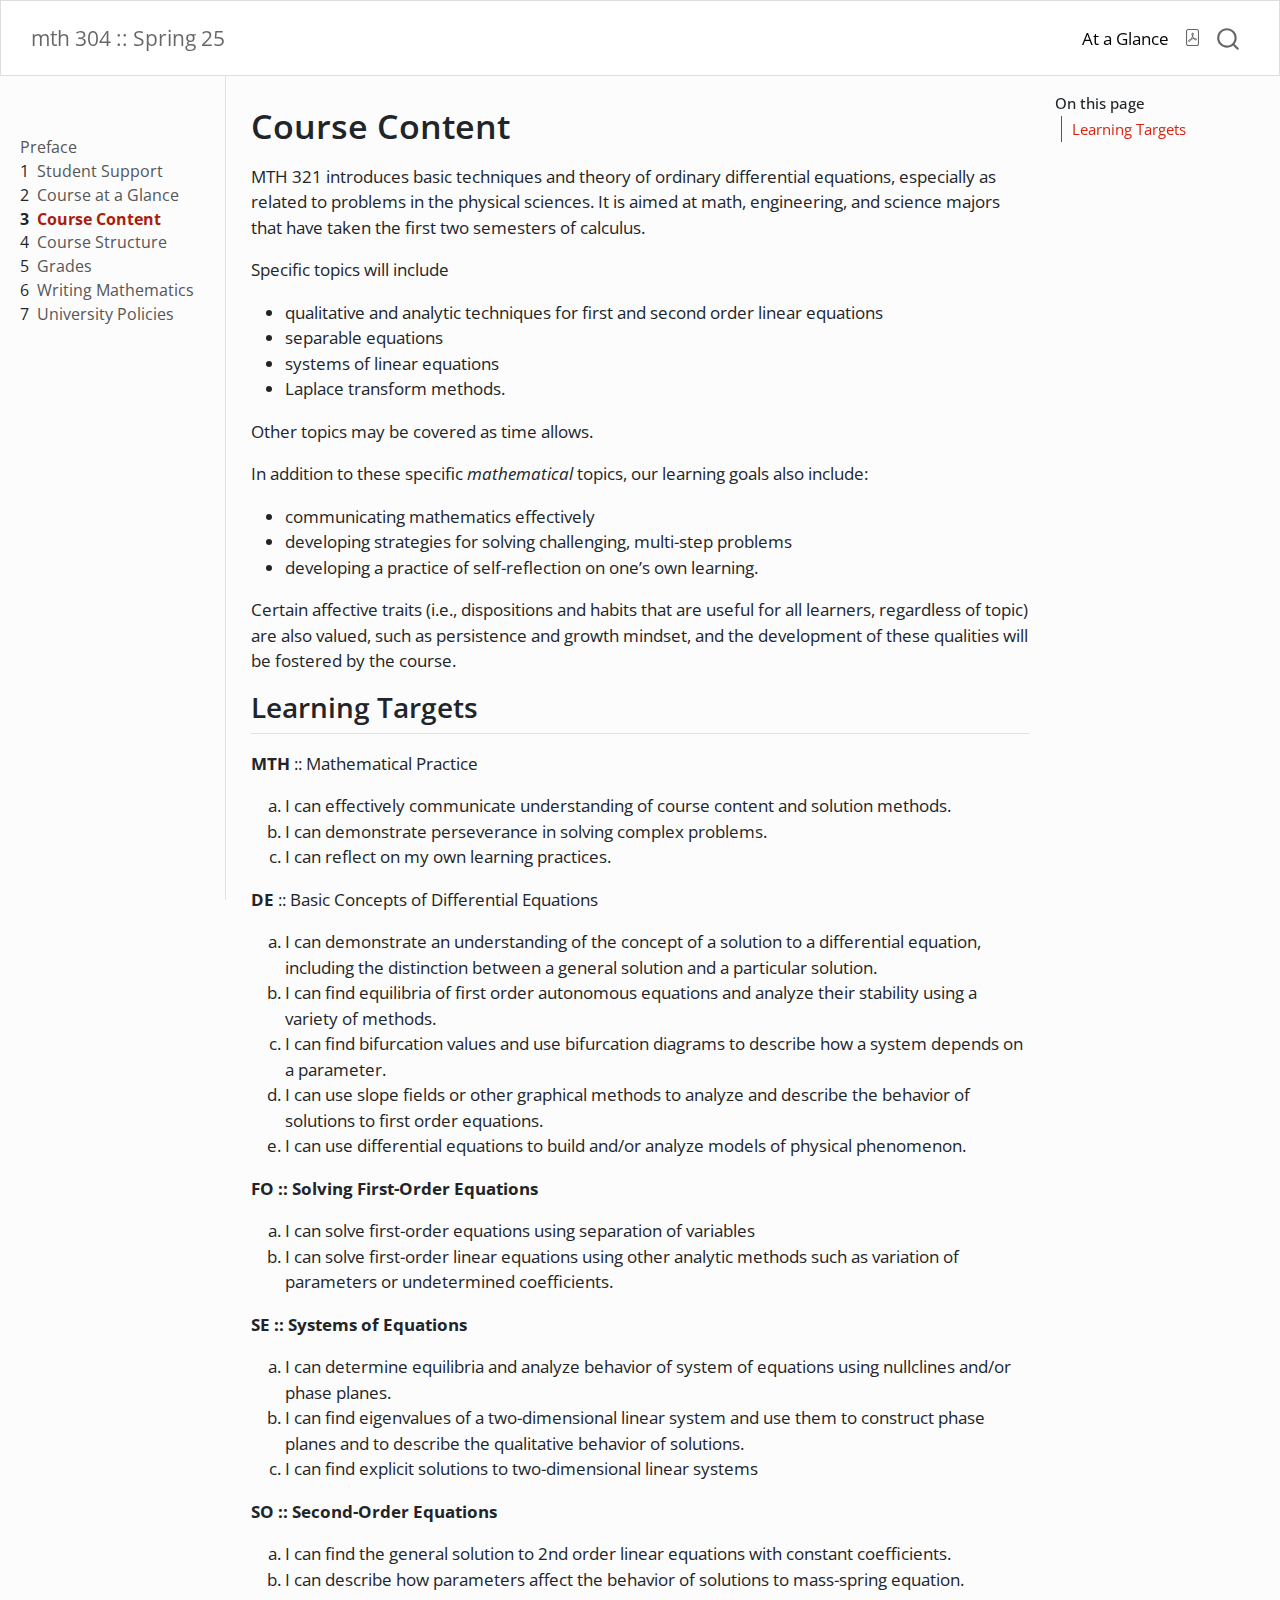
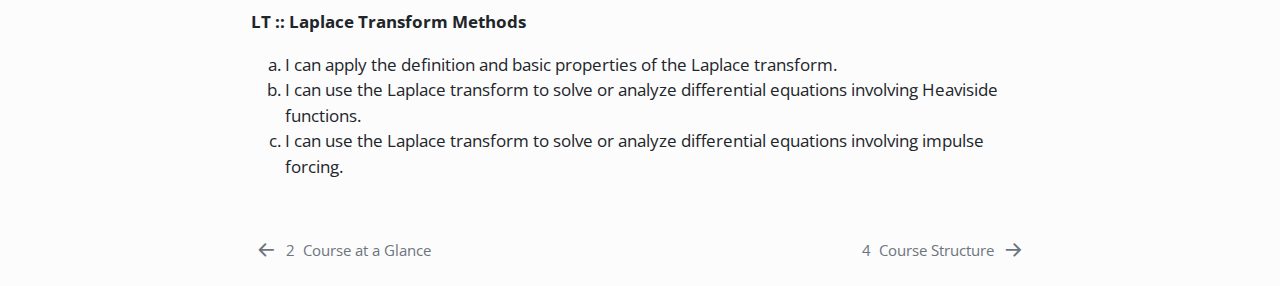
==== docs/about.html @ 9577b76c "initial commit" ====
<!DOCTYPE html>
<html xmlns="http://www.w3.org/1999/xhtml" lang="en" xml:lang="en"><head>

<meta charset="utf-8">
<meta name="generator" content="quarto-1.6.40">

<meta name="viewport" content="width=device-width, initial-scale=1.0, user-scalable=yes">


<title>Course Content – MTH304</title>
<style>
code{white-space: pre-wrap;}
span.smallcaps{font-variant: small-caps;}
div.columns{display: flex; gap: min(4vw, 1.5em);}
div.column{flex: auto; overflow-x: auto;}
div.hanging-indent{margin-left: 1.5em; text-indent: -1.5em;}
ul.task-list{list-style: none;}
ul.task-list li input[type="checkbox"] {
  width: 0.8em;
  margin: 0 0.8em 0.2em -1em; /* quarto-specific, see https://github.com/quarto-dev/quarto-cli/issues/4556 */ 
  vertical-align: middle;
}
</style>


<script src="site_libs/quarto-nav/quarto-nav.js"></script>
<script src="site_libs/clipboard/clipboard.min.js"></script>
<script src="site_libs/quarto-search/autocomplete.umd.js"></script>
<script src="site_libs/quarto-search/fuse.min.js"></script>
<script src="site_libs/quarto-search/quarto-search.js"></script>
<meta name="quarto:offset" content="./">
<link href="./structure.html" rel="next">
<link href="./glance.html" rel="prev">
<script src="site_libs/quarto-html/quarto.js"></script>
<script src="site_libs/quarto-html/popper.min.js"></script>
<script src="site_libs/quarto-html/tippy.umd.min.js"></script>
<script src="site_libs/quarto-html/anchor.min.js"></script>
<link href="site_libs/quarto-html/tippy.css" rel="stylesheet">
<link href="site_libs/quarto-html/quarto-syntax-highlighting-549806ee2085284f45b00abea8c6df48.css" rel="stylesheet" id="quarto-text-highlighting-styles">
<script src="site_libs/bootstrap/bootstrap.min.js"></script>
<link href="site_libs/bootstrap/bootstrap-icons.css" rel="stylesheet">
<link href="site_libs/bootstrap/bootstrap-aace212419fbaa9151c71d7478415287.min.css" rel="stylesheet" append-hash="true" id="quarto-bootstrap" data-mode="light">
<script id="quarto-search-options" type="application/json">{
  "location": "navbar",
  "copy-button": false,
  "collapse-after": 3,
  "panel-placement": "end",
  "type": "overlay",
  "limit": 50,
  "keyboard-shortcut": [
    "f",
    "/",
    "s"
  ],
  "show-item-context": false,
  "language": {
    "search-no-results-text": "No results",
    "search-matching-documents-text": "matching documents",
    "search-copy-link-title": "Copy link to search",
    "search-hide-matches-text": "Hide additional matches",
    "search-more-match-text": "more match in this document",
    "search-more-matches-text": "more matches in this document",
    "search-clear-button-title": "Clear",
    "search-text-placeholder": "",
    "search-detached-cancel-button-title": "Cancel",
    "search-submit-button-title": "Submit",
    "search-label": "Search"
  }
}</script>


</head>

<body class="nav-sidebar docked nav-fixed">

<div id="quarto-search-results"></div>
  <header id="quarto-header" class="headroom fixed-top">
    <nav class="navbar navbar-expand-lg " data-bs-theme="dark">
      <div class="navbar-container container-fluid">
      <div class="navbar-brand-container mx-auto">
    <a class="navbar-brand" href="./index.html">
    <span class="navbar-title">mth 304 :: Spring 25</span>
    </a>
  </div>
            <div id="quarto-search" class="" title="Search"></div>
          <button class="navbar-toggler" type="button" data-bs-toggle="collapse" data-bs-target="#navbarCollapse" aria-controls="navbarCollapse" role="menu" aria-expanded="false" aria-label="Toggle navigation" onclick="if (window.quartoToggleHeadroom) { window.quartoToggleHeadroom(); }">
  <span class="navbar-toggler-icon"></span>
</button>
          <div class="collapse navbar-collapse" id="navbarCollapse">
            <ul class="navbar-nav navbar-nav-scroll ms-auto">
  <li class="nav-item">
    <a class="nav-link active" href="./glance.html" aria-current="page"> 
<span class="menu-text">At a Glance</span></a>
  </li>  
</ul>
          </div> <!-- /navcollapse -->
            <div class="quarto-navbar-tools">
    <a href="./MTH304.pdf" title="Download PDF" class="quarto-navigation-tool px-1" aria-label="Download PDF"><i class="bi bi-file-pdf"></i></a>
</div>
      </div> <!-- /container-fluid -->
    </nav>
  <nav class="quarto-secondary-nav">
    <div class="container-fluid d-flex">
      <button type="button" class="quarto-btn-toggle btn" data-bs-toggle="collapse" role="button" data-bs-target=".quarto-sidebar-collapse-item" aria-controls="quarto-sidebar" aria-expanded="false" aria-label="Toggle sidebar navigation" onclick="if (window.quartoToggleHeadroom) { window.quartoToggleHeadroom(); }">
        <i class="bi bi-layout-text-sidebar-reverse"></i>
      </button>
        <nav class="quarto-page-breadcrumbs" aria-label="breadcrumb"><ol class="breadcrumb"><li class="breadcrumb-item"><a href="./about.html"><span class="chapter-number">3</span>&nbsp; <span class="chapter-title">Course Content</span></a></li></ol></nav>
        <a class="flex-grow-1" role="navigation" data-bs-toggle="collapse" data-bs-target=".quarto-sidebar-collapse-item" aria-controls="quarto-sidebar" aria-expanded="false" aria-label="Toggle sidebar navigation" onclick="if (window.quartoToggleHeadroom) { window.quartoToggleHeadroom(); }">      
        </a>
      <button type="button" class="btn quarto-search-button" aria-label="Search" onclick="window.quartoOpenSearch();">
        <i class="bi bi-search"></i>
      </button>
    </div>
  </nav>
</header>
<!-- content -->
<div id="quarto-content" class="quarto-container page-columns page-rows-contents page-layout-article page-navbar">
<!-- sidebar -->
  <nav id="quarto-sidebar" class="sidebar collapse collapse-horizontal quarto-sidebar-collapse-item sidebar-navigation docked overflow-auto">
        <div class="mt-2 flex-shrink-0 align-items-center">
        <div class="sidebar-search">
        <div id="quarto-search" class="" title="Search"></div>
        </div>
        </div>
    <div class="sidebar-menu-container"> 
    <ul class="list-unstyled mt-1">
        <li class="sidebar-item">
  <div class="sidebar-item-container"> 
  <a href="./index.html" class="sidebar-item-text sidebar-link">
 <span class="menu-text">Preface</span></a>
  </div>
</li>
        <li class="sidebar-item">
  <div class="sidebar-item-container"> 
  <a href="./support.html" class="sidebar-item-text sidebar-link">
 <span class="menu-text"><span class="chapter-number">1</span>&nbsp; <span class="chapter-title">Student Support</span></span></a>
  </div>
</li>
        <li class="sidebar-item">
  <div class="sidebar-item-container"> 
  <a href="./glance.html" class="sidebar-item-text sidebar-link">
 <span class="menu-text"><span class="chapter-number">2</span>&nbsp; <span class="chapter-title">Course at a Glance</span></span></a>
  </div>
</li>
        <li class="sidebar-item">
  <div class="sidebar-item-container"> 
  <a href="./about.html" class="sidebar-item-text sidebar-link active">
 <span class="menu-text"><span class="chapter-number">3</span>&nbsp; <span class="chapter-title">Course Content</span></span></a>
  </div>
</li>
        <li class="sidebar-item">
  <div class="sidebar-item-container"> 
  <a href="./structure.html" class="sidebar-item-text sidebar-link">
 <span class="menu-text"><span class="chapter-number">4</span>&nbsp; <span class="chapter-title">Course Structure</span></span></a>
  </div>
</li>
        <li class="sidebar-item">
  <div class="sidebar-item-container"> 
  <a href="./grades.html" class="sidebar-item-text sidebar-link">
 <span class="menu-text"><span class="chapter-number">5</span>&nbsp; <span class="chapter-title">Grades</span></span></a>
  </div>
</li>
        <li class="sidebar-item">
  <div class="sidebar-item-container"> 
  <a href="./writing.html" class="sidebar-item-text sidebar-link">
 <span class="menu-text"><span class="chapter-number">6</span>&nbsp; <span class="chapter-title">Writing Mathematics</span></span></a>
  </div>
</li>
        <li class="sidebar-item">
  <div class="sidebar-item-container"> 
  <a href="./UPElements.html" class="sidebar-item-text sidebar-link">
 <span class="menu-text"><span class="chapter-number">7</span>&nbsp; <span class="chapter-title">University Policies</span></span></a>
  </div>
</li>
    </ul>
    </div>
</nav>
<div id="quarto-sidebar-glass" class="quarto-sidebar-collapse-item" data-bs-toggle="collapse" data-bs-target=".quarto-sidebar-collapse-item"></div>
<!-- margin-sidebar -->
    <div id="quarto-margin-sidebar" class="sidebar margin-sidebar">
        <nav id="TOC" role="doc-toc" class="toc-active">
    <h2 id="toc-title">On this page</h2>
   
  <ul>
  <li><a href="#sec-targets" id="toc-sec-targets" class="nav-link active" data-scroll-target="#sec-targets">Learning Targets</a></li>
  </ul>
</nav>
    </div>
<!-- main -->
<main class="content" id="quarto-document-content">

<header id="title-block-header" class="quarto-title-block default">
<div class="quarto-title">
<h1 class="title"><span class="chapter-title">Course Content</span></h1>
</div>



<div class="quarto-title-meta">

    
  
    
  </div>
  


</header>


<p>MTH 321 introduces basic techniques and theory of ordinary differential equations, especially as related to problems in the physical sciences. It is aimed at math, engineering, and science majors that have taken the first two semesters of calculus.</p>
<p>Specific topics will include</p>
<ul>
<li>qualitative and analytic techniques for first and second order linear equations</li>
<li>separable equations</li>
<li>systems of linear equations</li>
<li>Laplace transform methods.</li>
</ul>
<p>Other topics may be covered as time allows.</p>
<p>In addition to these specific <em>mathematical</em> topics, our learning goals also include:</p>
<ul>
<li>communicating mathematics effectively</li>
<li>developing strategies for solving challenging, multi-step problems</li>
<li>developing a practice of self-reflection on one’s own learning.</li>
</ul>
<p>Certain affective traits (i.e., dispositions and habits that are useful for all learners, regardless of topic) are also valued, such as persistence and growth mindset, and the development of these qualities will be fostered by the course.</p>
<section id="sec-targets" class="level2">
<h2 class="anchored" data-anchor-id="sec-targets">Learning Targets</h2>
<p><strong>MTH</strong> :: Mathematical Practice</p>
<ol type="a">
<li>I can effectively communicate understanding of course content and solution methods.</li>
<li>I can demonstrate perseverance in solving complex problems.</li>
<li>I can reflect on my own learning practices.</li>
</ol>
<p><strong>DE</strong> :: Basic Concepts of Differential Equations</p>
<ol type="a">
<li>I can demonstrate an understanding of the concept of a solution to a differential equation, including the distinction between a general solution and a particular solution.</li>
<li>I can find equilibria of first order autonomous equations and analyze their stability using a variety of methods.</li>
<li>I can find bifurcation values and use bifurcation diagrams to describe how a system depends on a parameter.</li>
<li>I can use slope fields or other graphical methods to analyze and describe the behavior of solutions to first order equations.</li>
<li>I can use differential equations to build and/or analyze models of physical phenomenon.</li>
</ol>
<p><strong>FO :: Solving First-Order Equations </strong></p>
<ol type="a">
<li>I can solve first-order equations using separation of variables</li>
<li>I can solve first-order linear equations using other analytic methods such as variation of parameters or undetermined coefficients.</li>
</ol>
<p><strong>SE :: Systems of Equations</strong></p>
<ol type="a">
<li>I can determine equilibria and analyze behavior of system of equations using nullclines and/or phase planes.</li>
<li>I can find eigenvalues of a two-dimensional linear system and use them to construct phase planes and to describe the qualitative behavior of solutions.</li>
<li>I can find explicit solutions to two-dimensional linear systems</li>
</ol>
<p><strong>SO :: Second-Order Equations </strong></p>
<ol type="a">
<li>I can find the general solution to 2nd order linear equations with constant coefficients.</li>
<li>I can describe how parameters affect the behavior of solutions to mass-spring equation.</li>
</ol>
<p><strong>LT :: Laplace Transform Methods </strong></p>
<ol type="a">
<li>I can apply the definition and basic properties of the Laplace transform.</li>
<li>I can use the Laplace transform to solve or analyze differential equations involving Heaviside functions.</li>
<li>I can use the Laplace transform to solve or analyze differential equations involving impulse forcing.</li>
</ol>


</section>

</main> <!-- /main -->
<script id="quarto-html-after-body" type="application/javascript">
window.document.addEventListener("DOMContentLoaded", function (event) {
  const toggleBodyColorMode = (bsSheetEl) => {
    const mode = bsSheetEl.getAttribute("data-mode");
    const bodyEl = window.document.querySelector("body");
    if (mode === "dark") {
      bodyEl.classList.add("quarto-dark");
      bodyEl.classList.remove("quarto-light");
    } else {
      bodyEl.classList.add("quarto-light");
      bodyEl.classList.remove("quarto-dark");
    }
  }
  const toggleBodyColorPrimary = () => {
    const bsSheetEl = window.document.querySelector("link#quarto-bootstrap");
    if (bsSheetEl) {
      toggleBodyColorMode(bsSheetEl);
    }
  }
  toggleBodyColorPrimary();  
  const icon = "";
  const anchorJS = new window.AnchorJS();
  anchorJS.options = {
    placement: 'right',
    icon: icon
  };
  anchorJS.add('.anchored');
  const isCodeAnnotation = (el) => {
    for (const clz of el.classList) {
      if (clz.startsWith('code-annotation-')) {                     
        return true;
      }
    }
    return false;
  }
  const onCopySuccess = function(e) {
    // button target
    const button = e.trigger;
    // don't keep focus
    button.blur();
    // flash "checked"
    button.classList.add('code-copy-button-checked');
    var currentTitle = button.getAttribute("title");
    button.setAttribute("title", "Copied!");
    let tooltip;
    if (window.bootstrap) {
      button.setAttribute("data-bs-toggle", "tooltip");
      button.setAttribute("data-bs-placement", "left");
      button.setAttribute("data-bs-title", "Copied!");
      tooltip = new bootstrap.Tooltip(button, 
        { trigger: "manual", 
          customClass: "code-copy-button-tooltip",
          offset: [0, -8]});
      tooltip.show();    
    }
    setTimeout(function() {
      if (tooltip) {
        tooltip.hide();
        button.removeAttribute("data-bs-title");
        button.removeAttribute("data-bs-toggle");
        button.removeAttribute("data-bs-placement");
      }
      button.setAttribute("title", currentTitle);
      button.classList.remove('code-copy-button-checked');
    }, 1000);
    // clear code selection
    e.clearSelection();
  }
  const getTextToCopy = function(trigger) {
      const codeEl = trigger.previousElementSibling.cloneNode(true);
      for (const childEl of codeEl.children) {
        if (isCodeAnnotation(childEl)) {
          childEl.remove();
        }
      }
      return codeEl.innerText;
  }
  const clipboard = new window.ClipboardJS('.code-copy-button:not([data-in-quarto-modal])', {
    text: getTextToCopy
  });
  clipboard.on('success', onCopySuccess);
  if (window.document.getElementById('quarto-embedded-source-code-modal')) {
    const clipboardModal = new window.ClipboardJS('.code-copy-button[data-in-quarto-modal]', {
      text: getTextToCopy,
      container: window.document.getElementById('quarto-embedded-source-code-modal')
    });
    clipboardModal.on('success', onCopySuccess);
  }
    var localhostRegex = new RegExp(/^(?:http|https):\/\/localhost\:?[0-9]*\//);
    var mailtoRegex = new RegExp(/^mailto:/);
      var filterRegex = new RegExp('/' + window.location.host + '/');
    var isInternal = (href) => {
        return filterRegex.test(href) || localhostRegex.test(href) || mailtoRegex.test(href);
    }
    // Inspect non-navigation links and adorn them if external
 	var links = window.document.querySelectorAll('a[href]:not(.nav-link):not(.navbar-brand):not(.toc-action):not(.sidebar-link):not(.sidebar-item-toggle):not(.pagination-link):not(.no-external):not([aria-hidden]):not(.dropdown-item):not(.quarto-navigation-tool):not(.about-link)');
    for (var i=0; i<links.length; i++) {
      const link = links[i];
      if (!isInternal(link.href)) {
        // undo the damage that might have been done by quarto-nav.js in the case of
        // links that we want to consider external
        if (link.dataset.originalHref !== undefined) {
          link.href = link.dataset.originalHref;
        }
          // target, if specified
          link.setAttribute("target", "_blank");
          if (link.getAttribute("rel") === null) {
            link.setAttribute("rel", "noopener");
          }
          // default icon
          link.classList.add("external");
      }
    }
  function tippyHover(el, contentFn, onTriggerFn, onUntriggerFn) {
    const config = {
      allowHTML: true,
      maxWidth: 500,
      delay: 100,
      arrow: false,
      appendTo: function(el) {
          return el.parentElement;
      },
      interactive: true,
      interactiveBorder: 10,
      theme: 'quarto',
      placement: 'bottom-start',
    };
    if (contentFn) {
      config.content = contentFn;
    }
    if (onTriggerFn) {
      config.onTrigger = onTriggerFn;
    }
    if (onUntriggerFn) {
      config.onUntrigger = onUntriggerFn;
    }
    window.tippy(el, config); 
  }
  const noterefs = window.document.querySelectorAll('a[role="doc-noteref"]');
  for (var i=0; i<noterefs.length; i++) {
    const ref = noterefs[i];
    tippyHover(ref, function() {
      // use id or data attribute instead here
      let href = ref.getAttribute('data-footnote-href') || ref.getAttribute('href');
      try { href = new URL(href).hash; } catch {}
      const id = href.replace(/^#\/?/, "");
      const note = window.document.getElementById(id);
      if (note) {
        return note.innerHTML;
      } else {
        return "";
      }
    });
  }
  const xrefs = window.document.querySelectorAll('a.quarto-xref');
  const processXRef = (id, note) => {
    // Strip column container classes
    const stripColumnClz = (el) => {
      el.classList.remove("page-full", "page-columns");
      if (el.children) {
        for (const child of el.children) {
          stripColumnClz(child);
        }
      }
    }
    stripColumnClz(note)
    if (id === null || id.startsWith('sec-')) {
      // Special case sections, only their first couple elements
      const container = document.createElement("div");
      if (note.children && note.children.length > 2) {
        container.appendChild(note.children[0].cloneNode(true));
        for (let i = 1; i < note.children.length; i++) {
          const child = note.children[i];
          if (child.tagName === "P" && child.innerText === "") {
            continue;
          } else {
            container.appendChild(child.cloneNode(true));
            break;
          }
        }
        if (window.Quarto?.typesetMath) {
          window.Quarto.typesetMath(container);
        }
        return container.innerHTML
      } else {
        if (window.Quarto?.typesetMath) {
          window.Quarto.typesetMath(note);
        }
        return note.innerHTML;
      }
    } else {
      // Remove any anchor links if they are present
      const anchorLink = note.querySelector('a.anchorjs-link');
      if (anchorLink) {
        anchorLink.remove();
      }
      if (window.Quarto?.typesetMath) {
        window.Quarto.typesetMath(note);
      }
      if (note.classList.contains("callout")) {
        return note.outerHTML;
      } else {
        return note.innerHTML;
      }
    }
  }
  for (var i=0; i<xrefs.length; i++) {
    const xref = xrefs[i];
    tippyHover(xref, undefined, function(instance) {
      instance.disable();
      let url = xref.getAttribute('href');
      let hash = undefined; 
      if (url.startsWith('#')) {
        hash = url;
      } else {
        try { hash = new URL(url).hash; } catch {}
      }
      if (hash) {
        const id = hash.replace(/^#\/?/, "");
        const note = window.document.getElementById(id);
        if (note !== null) {
          try {
            const html = processXRef(id, note.cloneNode(true));
            instance.setContent(html);
          } finally {
            instance.enable();
            instance.show();
          }
        } else {
          // See if we can fetch this
          fetch(url.split('#')[0])
          .then(res => res.text())
          .then(html => {
            const parser = new DOMParser();
            const htmlDoc = parser.parseFromString(html, "text/html");
            const note = htmlDoc.getElementById(id);
            if (note !== null) {
              const html = processXRef(id, note);
              instance.setContent(html);
            } 
          }).finally(() => {
            instance.enable();
            instance.show();
          });
        }
      } else {
        // See if we can fetch a full url (with no hash to target)
        // This is a special case and we should probably do some content thinning / targeting
        fetch(url)
        .then(res => res.text())
        .then(html => {
          const parser = new DOMParser();
          const htmlDoc = parser.parseFromString(html, "text/html");
          const note = htmlDoc.querySelector('main.content');
          if (note !== null) {
            // This should only happen for chapter cross references
            // (since there is no id in the URL)
            // remove the first header
            if (note.children.length > 0 && note.children[0].tagName === "HEADER") {
              note.children[0].remove();
            }
            const html = processXRef(null, note);
            instance.setContent(html);
          } 
        }).finally(() => {
          instance.enable();
          instance.show();
        });
      }
    }, function(instance) {
    });
  }
      let selectedAnnoteEl;
      const selectorForAnnotation = ( cell, annotation) => {
        let cellAttr = 'data-code-cell="' + cell + '"';
        let lineAttr = 'data-code-annotation="' +  annotation + '"';
        const selector = 'span[' + cellAttr + '][' + lineAttr + ']';
        return selector;
      }
      const selectCodeLines = (annoteEl) => {
        const doc = window.document;
        const targetCell = annoteEl.getAttribute("data-target-cell");
        const targetAnnotation = annoteEl.getAttribute("data-target-annotation");
        const annoteSpan = window.document.querySelector(selectorForAnnotation(targetCell, targetAnnotation));
        const lines = annoteSpan.getAttribute("data-code-lines").split(",");
        const lineIds = lines.map((line) => {
          return targetCell + "-" + line;
        })
        let top = null;
        let height = null;
        let parent = null;
        if (lineIds.length > 0) {
            //compute the position of the single el (top and bottom and make a div)
            const el = window.document.getElementById(lineIds[0]);
            top = el.offsetTop;
            height = el.offsetHeight;
            parent = el.parentElement.parentElement;
          if (lineIds.length > 1) {
            const lastEl = window.document.getElementById(lineIds[lineIds.length - 1]);
            const bottom = lastEl.offsetTop + lastEl.offsetHeight;
            height = bottom - top;
          }
          if (top !== null && height !== null && parent !== null) {
            // cook up a div (if necessary) and position it 
            let div = window.document.getElementById("code-annotation-line-highlight");
            if (div === null) {
              div = window.document.createElement("div");
              div.setAttribute("id", "code-annotation-line-highlight");
              div.style.position = 'absolute';
              parent.appendChild(div);
            }
            div.style.top = top - 2 + "px";
            div.style.height = height + 4 + "px";
            div.style.left = 0;
            let gutterDiv = window.document.getElementById("code-annotation-line-highlight-gutter");
            if (gutterDiv === null) {
              gutterDiv = window.document.createElement("div");
              gutterDiv.setAttribute("id", "code-annotation-line-highlight-gutter");
              gutterDiv.style.position = 'absolute';
              const codeCell = window.document.getElementById(targetCell);
              const gutter = codeCell.querySelector('.code-annotation-gutter');
              gutter.appendChild(gutterDiv);
            }
            gutterDiv.style.top = top - 2 + "px";
            gutterDiv.style.height = height + 4 + "px";
          }
          selectedAnnoteEl = annoteEl;
        }
      };
      const unselectCodeLines = () => {
        const elementsIds = ["code-annotation-line-highlight", "code-annotation-line-highlight-gutter"];
        elementsIds.forEach((elId) => {
          const div = window.document.getElementById(elId);
          if (div) {
            div.remove();
          }
        });
        selectedAnnoteEl = undefined;
      };
        // Handle positioning of the toggle
    window.addEventListener(
      "resize",
      throttle(() => {
        elRect = undefined;
        if (selectedAnnoteEl) {
          selectCodeLines(selectedAnnoteEl);
        }
      }, 10)
    );
    function throttle(fn, ms) {
    let throttle = false;
    let timer;
      return (...args) => {
        if(!throttle) { // first call gets through
            fn.apply(this, args);
            throttle = true;
        } else { // all the others get throttled
            if(timer) clearTimeout(timer); // cancel #2
            timer = setTimeout(() => {
              fn.apply(this, args);
              timer = throttle = false;
            }, ms);
        }
      };
    }
      // Attach click handler to the DT
      const annoteDls = window.document.querySelectorAll('dt[data-target-cell]');
      for (const annoteDlNode of annoteDls) {
        annoteDlNode.addEventListener('click', (event) => {
          const clickedEl = event.target;
          if (clickedEl !== selectedAnnoteEl) {
            unselectCodeLines();
            const activeEl = window.document.querySelector('dt[data-target-cell].code-annotation-active');
            if (activeEl) {
              activeEl.classList.remove('code-annotation-active');
            }
            selectCodeLines(clickedEl);
            clickedEl.classList.add('code-annotation-active');
          } else {
            // Unselect the line
            unselectCodeLines();
            clickedEl.classList.remove('code-annotation-active');
          }
        });
      }
  const findCites = (el) => {
    const parentEl = el.parentElement;
    if (parentEl) {
      const cites = parentEl.dataset.cites;
      if (cites) {
        return {
          el,
          cites: cites.split(' ')
        };
      } else {
        return findCites(el.parentElement)
      }
    } else {
      return undefined;
    }
  };
  var bibliorefs = window.document.querySelectorAll('a[role="doc-biblioref"]');
  for (var i=0; i<bibliorefs.length; i++) {
    const ref = bibliorefs[i];
    const citeInfo = findCites(ref);
    if (citeInfo) {
      tippyHover(citeInfo.el, function() {
        var popup = window.document.createElement('div');
        citeInfo.cites.forEach(function(cite) {
          var citeDiv = window.document.createElement('div');
          citeDiv.classList.add('hanging-indent');
          citeDiv.classList.add('csl-entry');
          var biblioDiv = window.document.getElementById('ref-' + cite);
          if (biblioDiv) {
            citeDiv.innerHTML = biblioDiv.innerHTML;
          }
          popup.appendChild(citeDiv);
        });
        return popup.innerHTML;
      });
    }
  }
});
</script>
<nav class="page-navigation">
  <div class="nav-page nav-page-previous">
      <a href="./glance.html" class="pagination-link" aria-label="Course at a Glance">
        <i class="bi bi-arrow-left-short"></i> <span class="nav-page-text"><span class="chapter-number">2</span>&nbsp; <span class="chapter-title">Course at a Glance</span></span>
      </a>          
  </div>
  <div class="nav-page nav-page-next">
      <a href="./structure.html" class="pagination-link" aria-label="Course Structure">
        <span class="nav-page-text"><span class="chapter-number">4</span>&nbsp; <span class="chapter-title">Course Structure</span></span> <i class="bi bi-arrow-right-short"></i>
      </a>
  </div>
</nav>
</div> <!-- /content -->




</body></html>
---- docs/site_libs/quarto-html/tippy.css ----
.tippy-box[data-animation=fade][data-state=hidden]{opacity:0}[data-tippy-root]{max-width:calc(100vw - 10px)}.tippy-box{position:relative;background-color:#333;color:#fff;border-radius:4px;font-size:14px;line-height:1.4;white-space:normal;outline:0;transition-property:transform,visibility,opacity}.tippy-box[data-placement^=top]>.tippy-arrow{bottom:0}.tippy-box[data-placement^=top]>.tippy-arrow:before{bottom:-7px;left:0;border-width:8px 8px 0;border-top-color:initial;transform-origin:center top}.tippy-box[data-placement^=bottom]>.tippy-arrow{top:0}.tippy-box[data-placement^=bottom]>.tippy-arrow:before{top:-7px;left:0;border-width:0 8px 8px;border-bottom-color:initial;transform-origin:center bottom}.tippy-box[data-placement^=left]>.tippy-arrow{right:0}.tippy-box[data-placement^=left]>.tippy-arrow:before{border-width:8px 0 8px 8px;border-left-color:initial;right:-7px;transform-origin:center left}.tippy-box[data-placement^=right]>.tippy-arrow{left:0}.tippy-box[data-placement^=right]>.tippy-arrow:before{left:-7px;border-width:8px 8px 8px 0;border-right-color:initial;transform-origin:center right}.tippy-box[data-inertia][data-state=visible]{transition-timing-function:cubic-bezier(.54,1.5,.38,1.11)}.tippy-arrow{width:16px;height:16px;color:#333}.tippy-arrow:before{content:"";position:absolute;border-color:transparent;border-style:solid}.tippy-content{position:relative;padding:5px 9px;z-index:1}
---- docs/site_libs/quarto-html/quarto-syntax-highlighting-549806ee2085284f45b00abea8c6df48.css ----
/* quarto syntax highlight colors */
:root {
  --quarto-hl-ot-color: #003B4F;
  --quarto-hl-at-color: #657422;
  --quarto-hl-ss-color: #20794D;
  --quarto-hl-an-color: #5E5E5E;
  --quarto-hl-fu-color: #4758AB;
  --quarto-hl-st-color: #20794D;
  --quarto-hl-cf-color: #003B4F;
  --quarto-hl-op-color: #5E5E5E;
  --quarto-hl-er-color: #AD0000;
  --quarto-hl-bn-color: #AD0000;
  --quarto-hl-al-color: #AD0000;
  --quarto-hl-va-color: #111111;
  --quarto-hl-bu-color: inherit;
  --quarto-hl-ex-color: inherit;
  --quarto-hl-pp-color: #AD0000;
  --quarto-hl-in-color: #5E5E5E;
  --quarto-hl-vs-color: #20794D;
  --quarto-hl-wa-color: #5E5E5E;
  --quarto-hl-do-color: #5E5E5E;
  --quarto-hl-im-color: #00769E;
  --quarto-hl-ch-color: #20794D;
  --quarto-hl-dt-color: #AD0000;
  --quarto-hl-fl-color: #AD0000;
  --quarto-hl-co-color: #5E5E5E;
  --quarto-hl-cv-color: #5E5E5E;
  --quarto-hl-cn-color: #8f5902;
  --quarto-hl-sc-color: #5E5E5E;
  --quarto-hl-dv-color: #AD0000;
  --quarto-hl-kw-color: #003B4F;
}

/* other quarto variables */
:root {
  --quarto-font-monospace: SFMono-Regular, Menlo, Monaco, Consolas, "Liberation Mono", "Courier New", monospace;
}

pre > code.sourceCode > span {
  color: #003B4F;
}

code span {
  color: #003B4F;
}

code.sourceCode > span {
  color: #003B4F;
}

div.sourceCode,
div.sourceCode pre.sourceCode {
  color: #003B4F;
}

code span.ot {
  color: #003B4F;
  font-style: inherit;
}

code span.at {
  color: #657422;
  font-style: inherit;
}

code span.ss {
  color: #20794D;
  font-style: inherit;
}

code span.an {
  color: #5E5E5E;
  font-style: inherit;
}

code span.fu {
  color: #4758AB;
  font-style: inherit;
}

code span.st {
  color: #20794D;
  font-style: inherit;
}

code span.cf {
  color: #003B4F;
  font-weight: bold;
  font-style: inherit;
}

code span.op {
  color: #5E5E5E;
  font-style: inherit;
}

code span.er {
  color: #AD0000;
  font-style: inherit;
}

code span.bn {
  color: #AD0000;
  font-style: inherit;
}

code span.al {
  color: #AD0000;
  font-style: inherit;
}

code span.va {
  color: #111111;
  font-style: inherit;
}

code span.bu {
  font-style: inherit;
}

code span.ex {
  font-style: inherit;
}

code span.pp {
  color: #AD0000;
  font-style: inherit;
}

code span.in {
  color: #5E5E5E;
  font-style: inherit;
}

code span.vs {
  color: #20794D;
  font-style: inherit;
}

code span.wa {
  color: #5E5E5E;
  font-style: italic;
}

code span.do {
  color: #5E5E5E;
  font-style: italic;
}

code span.im {
  color: #00769E;
  font-style: inherit;
}

code span.ch {
  color: #20794D;
  font-style: inherit;
}

code span.dt {
  color: #AD0000;
  font-style: inherit;
}

code span.fl {
  color: #AD0000;
  font-style: inherit;
}

code span.co {
  color: #5E5E5E;
  font-style: inherit;
}

code span.cv {
  color: #5E5E5E;
  font-style: italic;
}

code span.cn {
  color: #8f5902;
  font-style: inherit;
}

code span.sc {
  color: #5E5E5E;
  font-style: inherit;
}

code span.dv {
  color: #AD0000;
  font-style: inherit;
}

code span.kw {
  color: #003B4F;
  font-weight: bold;
  font-style: inherit;
}

.prevent-inlining {
  content: "</";
}

/*# sourceMappingURL=ae99138f4fbc2fb4c9f5e5cd69c22459.css.map */
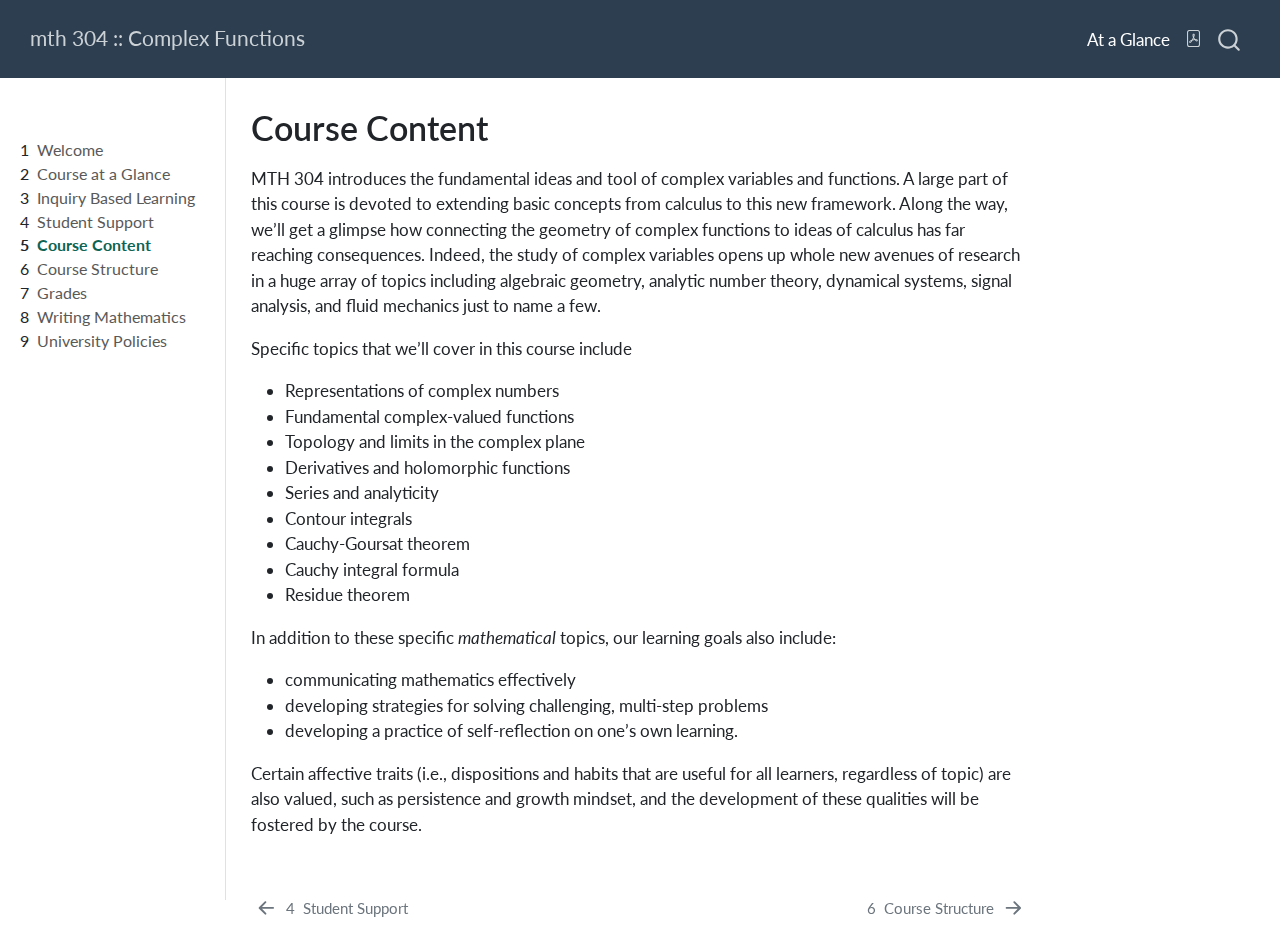
==== commit f4abc573: "ready to go" ====
--- a/docs/about.html
+++ b/docs/about.html
@@ -2,12 +2,12 @@
 <html xmlns="http://www.w3.org/1999/xhtml" lang="en" xml:lang="en"><head>
 
 <meta charset="utf-8">
-<meta name="generator" content="quarto-1.6.40">
+<meta name="generator" content="quarto-1.5.57">
 
 <meta name="viewport" content="width=device-width, initial-scale=1.0, user-scalable=yes">
 
 
-<title>Course Content – MTH304</title>
+<title>Course Content – MTH 304</title>
 <style>
 code{white-space: pre-wrap;}
 span.smallcaps{font-variant: small-caps;}
@@ -30,16 +30,16 @@
 <script src="site_libs/quarto-search/quarto-search.js"></script>
 <meta name="quarto:offset" content="./">
 <link href="./structure.html" rel="next">
-<link href="./glance.html" rel="prev">
+<link href="./support.html" rel="prev">
 <script src="site_libs/quarto-html/quarto.js"></script>
 <script src="site_libs/quarto-html/popper.min.js"></script>
 <script src="site_libs/quarto-html/tippy.umd.min.js"></script>
 <script src="site_libs/quarto-html/anchor.min.js"></script>
 <link href="site_libs/quarto-html/tippy.css" rel="stylesheet">
-<link href="site_libs/quarto-html/quarto-syntax-highlighting-549806ee2085284f45b00abea8c6df48.css" rel="stylesheet" id="quarto-text-highlighting-styles">
+<link href="site_libs/quarto-html/quarto-syntax-highlighting.css" rel="stylesheet" id="quarto-text-highlighting-styles">
 <script src="site_libs/bootstrap/bootstrap.min.js"></script>
 <link href="site_libs/bootstrap/bootstrap-icons.css" rel="stylesheet">
-<link href="site_libs/bootstrap/bootstrap-aace212419fbaa9151c71d7478415287.min.css" rel="stylesheet" append-hash="true" id="quarto-bootstrap" data-mode="light">
+<link href="site_libs/bootstrap/bootstrap.min.css" rel="stylesheet" id="quarto-bootstrap" data-mode="light">
 <script id="quarto-search-options" type="application/json">{
   "location": "navbar",
   "copy-button": false,
@@ -79,7 +79,7 @@
       <div class="navbar-container container-fluid">
       <div class="navbar-brand-container mx-auto">
     <a class="navbar-brand" href="./index.html">
-    <span class="navbar-title">mth 304 :: Spring 25</span>
+    <span class="navbar-title">mth 304 :: Complex Functions</span>
     </a>
   </div>
             <div id="quarto-search" class="" title="Search"></div>
@@ -95,7 +95,7 @@
 </ul>
           </div> <!-- /navcollapse -->
             <div class="quarto-navbar-tools">
-    <a href="./MTH304.pdf" title="Download PDF" class="quarto-navigation-tool px-1" aria-label="Download PDF"><i class="bi bi-file-pdf"></i></a>
+    <a href="./MTH-304.pdf" title="Download PDF" class="quarto-navigation-tool px-1" aria-label="Download PDF"><i class="bi bi-file-pdf"></i></a>
 </div>
       </div> <!-- /container-fluid -->
     </nav>
@@ -104,7 +104,7 @@
       <button type="button" class="quarto-btn-toggle btn" data-bs-toggle="collapse" role="button" data-bs-target=".quarto-sidebar-collapse-item" aria-controls="quarto-sidebar" aria-expanded="false" aria-label="Toggle sidebar navigation" onclick="if (window.quartoToggleHeadroom) { window.quartoToggleHeadroom(); }">
         <i class="bi bi-layout-text-sidebar-reverse"></i>
       </button>
-        <nav class="quarto-page-breadcrumbs" aria-label="breadcrumb"><ol class="breadcrumb"><li class="breadcrumb-item"><a href="./about.html"><span class="chapter-number">3</span>&nbsp; <span class="chapter-title">Course Content</span></a></li></ol></nav>
+        <nav class="quarto-page-breadcrumbs" aria-label="breadcrumb"><ol class="breadcrumb"><li class="breadcrumb-item"><a href="./about.html"><span class="chapter-number">5</span>&nbsp; <span class="chapter-title">Course Content</span></a></li></ol></nav>
         <a class="flex-grow-1" role="navigation" data-bs-toggle="collapse" data-bs-target=".quarto-sidebar-collapse-item" aria-controls="quarto-sidebar" aria-expanded="false" aria-label="Toggle sidebar navigation" onclick="if (window.quartoToggleHeadroom) { window.quartoToggleHeadroom(); }">      
         </a>
       <button type="button" class="btn quarto-search-button" aria-label="Search" onclick="window.quartoOpenSearch();">
@@ -127,13 +127,7 @@
         <li class="sidebar-item">
   <div class="sidebar-item-container"> 
   <a href="./index.html" class="sidebar-item-text sidebar-link">
- <span class="menu-text">Preface</span></a>
-  </div>
-</li>
-        <li class="sidebar-item">
-  <div class="sidebar-item-container"> 
-  <a href="./support.html" class="sidebar-item-text sidebar-link">
- <span class="menu-text"><span class="chapter-number">1</span>&nbsp; <span class="chapter-title">Student Support</span></span></a>
+ <span class="menu-text"><span class="chapter-number">1</span>&nbsp; <span class="chapter-title">Welcome</span></span></a>
   </div>
 </li>
         <li class="sidebar-item">
@@ -144,32 +138,44 @@
 </li>
         <li class="sidebar-item">
   <div class="sidebar-item-container"> 
+  <a href="./inquiry.html" class="sidebar-item-text sidebar-link">
+ <span class="menu-text"><span class="chapter-number">3</span>&nbsp; <span class="chapter-title">Inquiry Based Learning</span></span></a>
+  </div>
+</li>
+        <li class="sidebar-item">
+  <div class="sidebar-item-container"> 
+  <a href="./support.html" class="sidebar-item-text sidebar-link">
+ <span class="menu-text"><span class="chapter-number">4</span>&nbsp; <span class="chapter-title">Student Support</span></span></a>
+  </div>
+</li>
+        <li class="sidebar-item">
+  <div class="sidebar-item-container"> 
   <a href="./about.html" class="sidebar-item-text sidebar-link active">
- <span class="menu-text"><span class="chapter-number">3</span>&nbsp; <span class="chapter-title">Course Content</span></span></a>
+ <span class="menu-text"><span class="chapter-number">5</span>&nbsp; <span class="chapter-title">Course Content</span></span></a>
   </div>
 </li>
         <li class="sidebar-item">
   <div class="sidebar-item-container"> 
   <a href="./structure.html" class="sidebar-item-text sidebar-link">
- <span class="menu-text"><span class="chapter-number">4</span>&nbsp; <span class="chapter-title">Course Structure</span></span></a>
+ <span class="menu-text"><span class="chapter-number">6</span>&nbsp; <span class="chapter-title">Course Structure</span></span></a>
   </div>
 </li>
         <li class="sidebar-item">
   <div class="sidebar-item-container"> 
   <a href="./grades.html" class="sidebar-item-text sidebar-link">
- <span class="menu-text"><span class="chapter-number">5</span>&nbsp; <span class="chapter-title">Grades</span></span></a>
+ <span class="menu-text"><span class="chapter-number">7</span>&nbsp; <span class="chapter-title">Grades</span></span></a>
   </div>
 </li>
         <li class="sidebar-item">
   <div class="sidebar-item-container"> 
   <a href="./writing.html" class="sidebar-item-text sidebar-link">
- <span class="menu-text"><span class="chapter-number">6</span>&nbsp; <span class="chapter-title">Writing Mathematics</span></span></a>
+ <span class="menu-text"><span class="chapter-number">8</span>&nbsp; <span class="chapter-title">Writing Mathematics</span></span></a>
   </div>
 </li>
         <li class="sidebar-item">
   <div class="sidebar-item-container"> 
   <a href="./UPElements.html" class="sidebar-item-text sidebar-link">
- <span class="menu-text"><span class="chapter-number">7</span>&nbsp; <span class="chapter-title">University Policies</span></span></a>
+ <span class="menu-text"><span class="chapter-number">9</span>&nbsp; <span class="chapter-title">University Policies</span></span></a>
   </div>
 </li>
     </ul>
@@ -177,14 +183,8 @@
 </nav>
 <div id="quarto-sidebar-glass" class="quarto-sidebar-collapse-item" data-bs-toggle="collapse" data-bs-target=".quarto-sidebar-collapse-item"></div>
 <!-- margin-sidebar -->
-    <div id="quarto-margin-sidebar" class="sidebar margin-sidebar">
-        <nav id="TOC" role="doc-toc" class="toc-active">
-    <h2 id="toc-title">On this page</h2>
-   
-  <ul>
-  <li><a href="#sec-targets" id="toc-sec-targets" class="nav-link active" data-scroll-target="#sec-targets">Learning Targets</a></li>
-  </ul>
-</nav>
+    <div id="quarto-margin-sidebar" class="sidebar margin-sidebar zindex-bottom">
+        
     </div>
 <!-- main -->
 <main class="content" id="quarto-document-content">
@@ -208,15 +208,19 @@
 </header>
 
 
-<p>MTH 321 introduces basic techniques and theory of ordinary differential equations, especially as related to problems in the physical sciences. It is aimed at math, engineering, and science majors that have taken the first two semesters of calculus.</p>
-<p>Specific topics will include</p>
+<p>MTH 304 introduces the fundamental ideas and tool of complex variables and functions. A large part of this course is devoted to extending basic concepts from calculus to this new framework. Along the way, we’ll get a glimpse how connecting the geometry of complex functions to ideas of calculus has far reaching consequences. Indeed, the study of complex variables opens up whole new avenues of research in a huge array of topics including algebraic geometry, analytic number theory, dynamical systems, signal analysis, and fluid mechanics just to name a few.</p>
+<p>Specific topics that we’ll cover in this course include</p>
 <ul>
-<li>qualitative and analytic techniques for first and second order linear equations</li>
-<li>separable equations</li>
-<li>systems of linear equations</li>
-<li>Laplace transform methods.</li>
+<li>Representations of complex numbers</li>
+<li>Fundamental complex-valued functions</li>
+<li>Topology and limits in the complex plane</li>
+<li>Derivatives and holomorphic functions</li>
+<li>Series and analyticity</li>
+<li>Contour integrals</li>
+<li>Cauchy-Goursat theorem</li>
+<li>Cauchy integral formula</li>
+<li>Residue theorem</li>
 </ul>
-<p>Other topics may be covered as time allows.</p>
 <p>In addition to these specific <em>mathematical</em> topics, our learning goals also include:</p>
 <ul>
 <li>communicating mathematics effectively</li>
@@ -224,47 +228,8 @@
 <li>developing a practice of self-reflection on one’s own learning.</li>
 </ul>
 <p>Certain affective traits (i.e., dispositions and habits that are useful for all learners, regardless of topic) are also valued, such as persistence and growth mindset, and the development of these qualities will be fostered by the course.</p>
-<section id="sec-targets" class="level2">
-<h2 class="anchored" data-anchor-id="sec-targets">Learning Targets</h2>
-<p><strong>MTH</strong> :: Mathematical Practice</p>
-<ol type="a">
-<li>I can effectively communicate understanding of course content and solution methods.</li>
-<li>I can demonstrate perseverance in solving complex problems.</li>
-<li>I can reflect on my own learning practices.</li>
-</ol>
-<p><strong>DE</strong> :: Basic Concepts of Differential Equations</p>
-<ol type="a">
-<li>I can demonstrate an understanding of the concept of a solution to a differential equation, including the distinction between a general solution and a particular solution.</li>
-<li>I can find equilibria of first order autonomous equations and analyze their stability using a variety of methods.</li>
-<li>I can find bifurcation values and use bifurcation diagrams to describe how a system depends on a parameter.</li>
-<li>I can use slope fields or other graphical methods to analyze and describe the behavior of solutions to first order equations.</li>
-<li>I can use differential equations to build and/or analyze models of physical phenomenon.</li>
-</ol>
-<p><strong>FO :: Solving First-Order Equations </strong></p>
-<ol type="a">
-<li>I can solve first-order equations using separation of variables</li>
-<li>I can solve first-order linear equations using other analytic methods such as variation of parameters or undetermined coefficients.</li>
-</ol>
-<p><strong>SE :: Systems of Equations</strong></p>
-<ol type="a">
-<li>I can determine equilibria and analyze behavior of system of equations using nullclines and/or phase planes.</li>
-<li>I can find eigenvalues of a two-dimensional linear system and use them to construct phase planes and to describe the qualitative behavior of solutions.</li>
-<li>I can find explicit solutions to two-dimensional linear systems</li>
-</ol>
-<p><strong>SO :: Second-Order Equations </strong></p>
-<ol type="a">
-<li>I can find the general solution to 2nd order linear equations with constant coefficients.</li>
-<li>I can describe how parameters affect the behavior of solutions to mass-spring equation.</li>
-</ol>
-<p><strong>LT :: Laplace Transform Methods </strong></p>
-<ol type="a">
-<li>I can apply the definition and basic properties of the Laplace transform.</li>
-<li>I can use the Laplace transform to solve or analyze differential equations involving Heaviside functions.</li>
-<li>I can use the Laplace transform to solve or analyze differential equations involving impulse forcing.</li>
-</ol>
-
-
-</section>
+
+
 
 </main> <!-- /main -->
 <script id="quarto-html-after-body" type="application/javascript">
@@ -349,6 +314,8 @@
   });
   clipboard.on('success', onCopySuccess);
   if (window.document.getElementById('quarto-embedded-source-code-modal')) {
+    // For code content inside modals, clipBoardJS needs to be initialized with a container option
+    // TODO: Check when it could be a function (https://github.com/zenorocha/clipboard.js/issues/860)
     const clipboardModal = new window.ClipboardJS('.code-copy-button[data-in-quarto-modal]', {
       text: getTextToCopy,
       container: window.document.getElementById('quarto-embedded-source-code-modal')
@@ -466,6 +433,7 @@
       if (window.Quarto?.typesetMath) {
         window.Quarto.typesetMath(note);
       }
+      // TODO in 1.5, we should make sure this works without a callout special case
       if (note.classList.contains("callout")) {
         return note.outerHTML;
       } else {
@@ -693,13 +661,13 @@
 </script>
 <nav class="page-navigation">
   <div class="nav-page nav-page-previous">
-      <a href="./glance.html" class="pagination-link" aria-label="Course at a Glance">
-        <i class="bi bi-arrow-left-short"></i> <span class="nav-page-text"><span class="chapter-number">2</span>&nbsp; <span class="chapter-title">Course at a Glance</span></span>
+      <a href="./support.html" class="pagination-link" aria-label="Student Support">
+        <i class="bi bi-arrow-left-short"></i> <span class="nav-page-text"><span class="chapter-number">4</span>&nbsp; <span class="chapter-title">Student Support</span></span>
       </a>          
   </div>
   <div class="nav-page nav-page-next">
       <a href="./structure.html" class="pagination-link" aria-label="Course Structure">
-        <span class="nav-page-text"><span class="chapter-number">4</span>&nbsp; <span class="chapter-title">Course Structure</span></span> <i class="bi bi-arrow-right-short"></i>
+        <span class="nav-page-text"><span class="chapter-number">6</span>&nbsp; <span class="chapter-title">Course Structure</span></span> <i class="bi bi-arrow-right-short"></i>
       </a>
   </div>
 </nav>
--- a/docs/site_libs/quarto-html/quarto-syntax-highlighting.css
+++ b/docs/site_libs/quarto-html/quarto-syntax-highlighting.css
@@ -0,0 +1,205 @@
+/* quarto syntax highlight colors */
+:root {
+  --quarto-hl-ot-color: #003B4F;
+  --quarto-hl-at-color: #657422;
+  --quarto-hl-ss-color: #20794D;
+  --quarto-hl-an-color: #5E5E5E;
+  --quarto-hl-fu-color: #4758AB;
+  --quarto-hl-st-color: #20794D;
+  --quarto-hl-cf-color: #003B4F;
+  --quarto-hl-op-color: #5E5E5E;
+  --quarto-hl-er-color: #AD0000;
+  --quarto-hl-bn-color: #AD0000;
+  --quarto-hl-al-color: #AD0000;
+  --quarto-hl-va-color: #111111;
+  --quarto-hl-bu-color: inherit;
+  --quarto-hl-ex-color: inherit;
+  --quarto-hl-pp-color: #AD0000;
+  --quarto-hl-in-color: #5E5E5E;
+  --quarto-hl-vs-color: #20794D;
+  --quarto-hl-wa-color: #5E5E5E;
+  --quarto-hl-do-color: #5E5E5E;
+  --quarto-hl-im-color: #00769E;
+  --quarto-hl-ch-color: #20794D;
+  --quarto-hl-dt-color: #AD0000;
+  --quarto-hl-fl-color: #AD0000;
+  --quarto-hl-co-color: #5E5E5E;
+  --quarto-hl-cv-color: #5E5E5E;
+  --quarto-hl-cn-color: #8f5902;
+  --quarto-hl-sc-color: #5E5E5E;
+  --quarto-hl-dv-color: #AD0000;
+  --quarto-hl-kw-color: #003B4F;
+}
+
+/* other quarto variables */
+:root {
+  --quarto-font-monospace: SFMono-Regular, Menlo, Monaco, Consolas, "Liberation Mono", "Courier New", monospace;
+}
+
+pre > code.sourceCode > span {
+  color: #003B4F;
+}
+
+code span {
+  color: #003B4F;
+}
+
+code.sourceCode > span {
+  color: #003B4F;
+}
+
+div.sourceCode,
+div.sourceCode pre.sourceCode {
+  color: #003B4F;
+}
+
+code span.ot {
+  color: #003B4F;
+  font-style: inherit;
+}
+
+code span.at {
+  color: #657422;
+  font-style: inherit;
+}
+
+code span.ss {
+  color: #20794D;
+  font-style: inherit;
+}
+
+code span.an {
+  color: #5E5E5E;
+  font-style: inherit;
+}
+
+code span.fu {
+  color: #4758AB;
+  font-style: inherit;
+}
+
+code span.st {
+  color: #20794D;
+  font-style: inherit;
+}
+
+code span.cf {
+  color: #003B4F;
+  font-weight: bold;
+  font-style: inherit;
+}
+
+code span.op {
+  color: #5E5E5E;
+  font-style: inherit;
+}
+
+code span.er {
+  color: #AD0000;
+  font-style: inherit;
+}
+
+code span.bn {
+  color: #AD0000;
+  font-style: inherit;
+}
+
+code span.al {
+  color: #AD0000;
+  font-style: inherit;
+}
+
+code span.va {
+  color: #111111;
+  font-style: inherit;
+}
+
+code span.bu {
+  font-style: inherit;
+}
+
+code span.ex {
+  font-style: inherit;
+}
+
+code span.pp {
+  color: #AD0000;
+  font-style: inherit;
+}
+
+code span.in {
+  color: #5E5E5E;
+  font-style: inherit;
+}
+
+code span.vs {
+  color: #20794D;
+  font-style: inherit;
+}
+
+code span.wa {
+  color: #5E5E5E;
+  font-style: italic;
+}
+
+code span.do {
+  color: #5E5E5E;
+  font-style: italic;
+}
+
+code span.im {
+  color: #00769E;
+  font-style: inherit;
+}
+
+code span.ch {
+  color: #20794D;
+  font-style: inherit;
+}
+
+code span.dt {
+  color: #AD0000;
+  font-style: inherit;
+}
+
+code span.fl {
+  color: #AD0000;
+  font-style: inherit;
+}
+
+code span.co {
+  color: #5E5E5E;
+  font-style: inherit;
+}
+
+code span.cv {
+  color: #5E5E5E;
+  font-style: italic;
+}
+
+code span.cn {
+  color: #8f5902;
+  font-style: inherit;
+}
+
+code span.sc {
+  color: #5E5E5E;
+  font-style: inherit;
+}
+
+code span.dv {
+  color: #AD0000;
+  font-style: inherit;
+}
+
+code span.kw {
+  color: #003B4F;
+  font-weight: bold;
+  font-style: inherit;
+}
+
+.prevent-inlining {
+  content: "</";
+}
+
+/*# sourceMappingURL=debc5d5d77c3f9108843748ff7464032.css.map */
